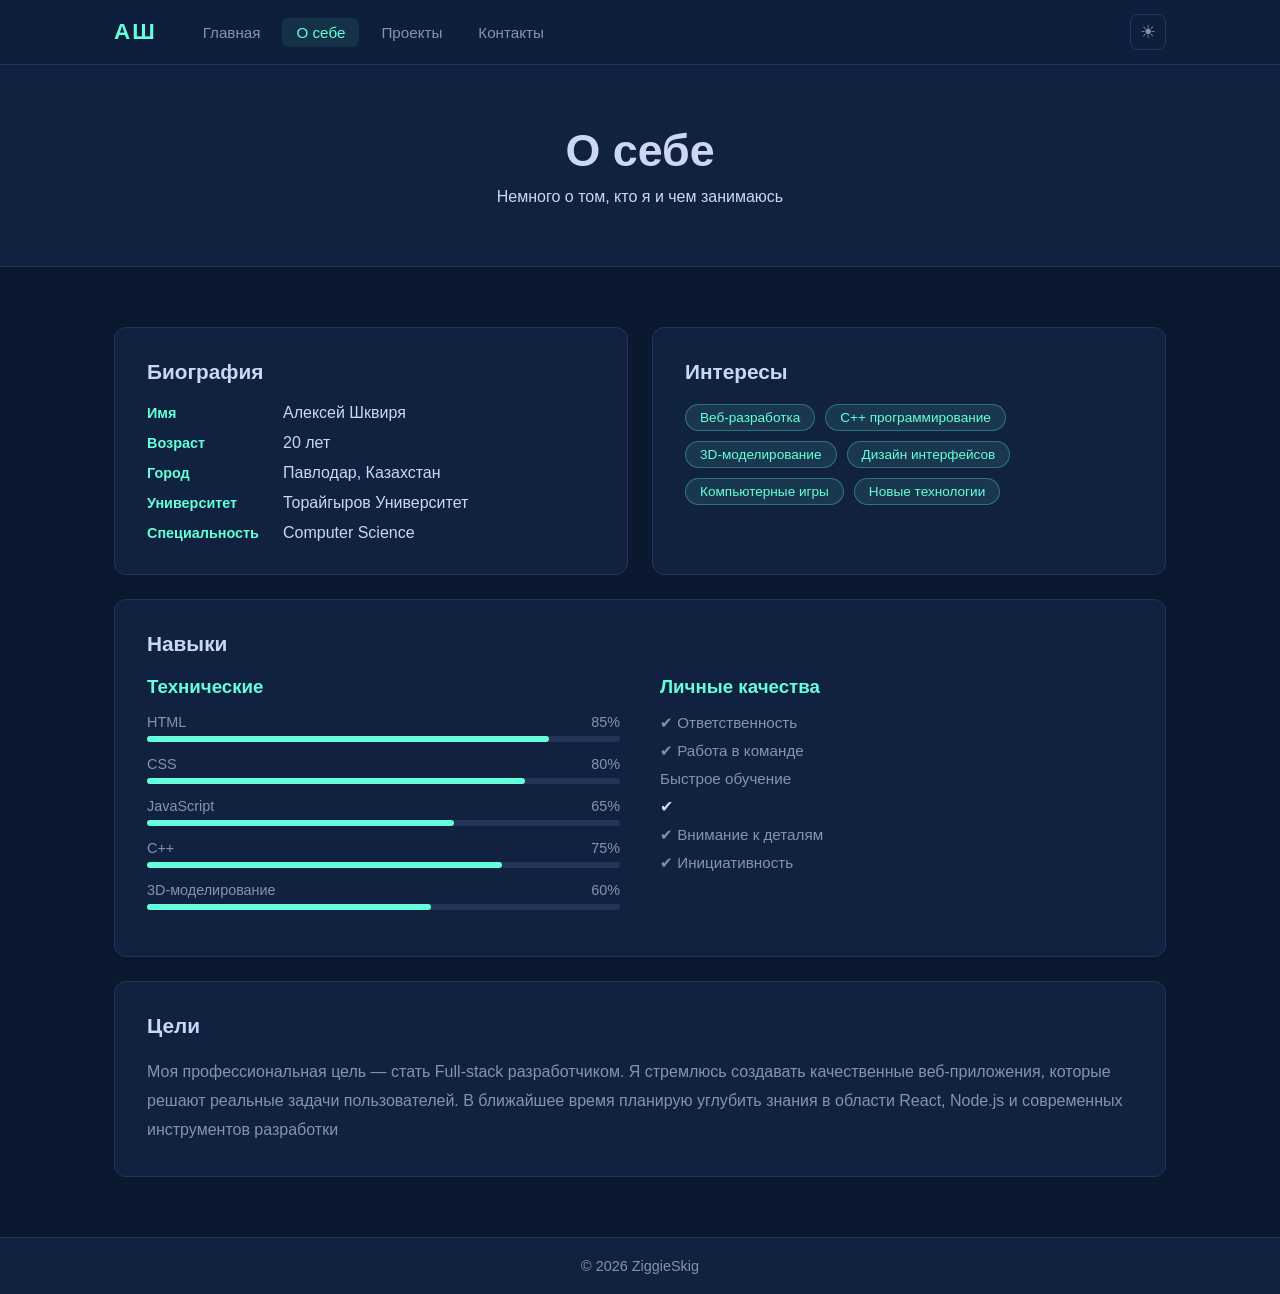
==== about.html @ ce4ff635 "Add files via upload" ====
<!DOCTYPE html>
<html lang="ru">
<head>
    <meta charset="UTF-8">
    <meta name="viewport" content="width=device-width, initial-scale=1.0">
    <title>О себе — Алексей Шквиря</title>
    <link rel="stylesheet" href="style.css">
</head>
<body>

<header class="header">
    <div class="header-inner">
        <div class="logo">АШ</div>
        <nav class="nav">
            <a href="index.html" class="nav-link">Главная</a>
            <a href="about.html" class="nav-link active">О себе</a>
            <a href="projects.html" class="nav-link">Проекты</a>
            <a href="contact.html" class="nav-link">Контакты</a>
        </nav>
        <button class="theme-btn" onclick="toggleTheme()" title="Сменить тему">☀</button>
    </div>
</header>

<main>
    <section class="page-hero">
        <h1 class="page-title">О себе</h1>
        <p class="page-sub">Немного о том, кто я и чем занимаюсь</p>
    </section>

    <section class="about-section">
        <div class="about-grid">
            <div class="about-bio card">
                <h2>Биография</h2>
                <ul class="bio-list">
                    <li><span class="bio-label">Имя</span><span>Алексей Шквиря</span></li>
                    <li><span class="bio-label">Возраст</span><span>20 лет</span></li>
                    <li><span class="bio-label">Город</span><span>Павлодар, Казахстан</span></li>
                    <li><span class="bio-label">Университет</span><span>Торайгыров Университет</span></li>
                    <li><span class="bio-label">Специальность</span><span>Computer Science</span></li>
                </ul>
            </div>

            <div class="about-interests card">
                <h2>Интересы</h2>
                <div class="tags">
                    <span class="tag">Веб-разработка</span>
                    <span class="tag">C++ программирование</span>
                    <span class="tag">3D-моделирование</span>
                    <span class="tag">Дизайн интерфейсов</span>
                    <span class="tag">Компьютерные игры</span>
                    <span class="tag">Новые технологии</span>
                </div>
            </div>
        </div>

        <div class="skills-section card">
            <h2>Навыки</h2>
            <div class="skills-grid">
                <div class="skill-group">
                    <h3>Технические</h3>
                    <div class="skill-bars">
                        <div class="skill-item">
                            <div class="skill-info"><span>HTML</span><span>85%</span></div>
                            <div class="skill-bar"><div class="skill-fill" style="width:85%"></div></div>
                        </div>
                        <div class="skill-item">
                            <div class="skill-info"><span>CSS</span><span>80%</span></div>
                            <div class="skill-bar"><div class="skill-fill" style="width:80%"></div></div>
                        </div>
                        <div class="skill-item">
                            <div class="skill-info"><span>JavaScript</span><span>65%</span></div>
                            <div class="skill-bar"><div class="skill-fill" style="width:65%"></div></div>
                        </div>
                        <div class="skill-item">
                            <div class="skill-info"><span>C++</span><span>75%</span></div>
                            <div class="skill-bar"><div class="skill-fill" style="width:75%"></div></div>
                        </div>
                        <div class="skill-item">
                            <div class="skill-info"><span>3D-моделирование</span><span>60%</span></div>
                            <div class="skill-bar"><div class="skill-fill" style="width:60%"></div></div>
                        </div>
                    </div>
                </div>
                <div class="skill-group">
                    <h3>Личные качества</h3>
                    <ul class="quality-list">
                        <li>✔ Ответственность</li>
                        <li>✔ Работа в команде</li>
                        <li> Быстрое обучение</li>
                ✔        <li>✔ Внимание к деталям</li>
                        <li>✔ Инициативность</li>
                    </ul>
                </div>
            </div>
        </div>

        <div class="goals-section card">
            <h2>Цели</h2>
            <p>Моя профессиональная цель — стать Full-stack разработчиком. Я стремлюсь создавать качественные веб-приложения, которые решают реальные задачи пользователей. В ближайшее время планирую углубить знания в области React, Node.js и современных инструментов разработки</p>
        </div>
    </section>
</main>

<footer class="footer">
    <p>© <span id="year"></span> ZiggieSkig</p>
</footer>

<script src="script.js"></script>
</body>
</html>
---- style.css ----
:root {
    --bg: #0a192f;
    --bg2: #112240;
    --bg3: #1d3461;
    --text: #ccd6f6;
    --text2: #8892b0;
    --accent: #64ffda;
    --accent2: #31806d;
    --border: #233554;
    --card-bg: #112240;
    --header-bg: #0d1f3c;
}

body.light {
    --bg: #f0f4f8;
    --bg2: #ffffff;
    --bg3: #e2e8f0;
    --text: #1a202c;
    --text2: #4a5568;
    --accent: #0d7a5f;
    --accent2: #0a6b52;
    --border: #cbd5e0;
    --card-bg: #ffffff;
    --header-bg: #ffffff;
}

*, *::before, *::after { 
    box-sizing: border-box; 
    margin: 0; 
    padding: 0; 
}

body {
    font-family: 'Gill Sans', 'Gill Sans MT', Calibri, sans-serif;
    background-color: var(--bg);
    color: var(--text);
    transition: background 0.3s, color 0.3s;
    min-height: 100vh;
    display: flex;
    flex-direction: column;
}

main { 
    flex: 1; 
}

a { 
    color: var(--accent); 
    text-decoration: none; 
    transition: color 0.2s; 
}
a:hover { 
    color: var(--accent2); 
}

.header {
    background-color: var(--header-bg);
    border-bottom: 1px solid var(--border);
    position: sticky;
    top: 0;
    z-index: 100;
    transition: background 0.3s;
}

.header-inner {
    max-width: 1100px;
    margin: 0 auto;
    padding: 0 24px;
    height: 64px;
    display: flex;
    align-items: center;
    gap: 32px;
}

.logo {
    font-size: 1.4em;
    font-weight: 700;
    color: var(--accent);
    letter-spacing: 2px;
    flex-shrink: 0;
}

.nav {
    display: flex;
    gap: 8px;
    flex: 1;
}

.nav-link {
    color: var(--text2);
    padding: 6px 14px;
    border-radius: 6px;
    font-weight: 500;
    transition: all 0.2s;
    font-size: 0.95em;
}

.nav-link:hover, .nav-link.active {
    color: var(--accent);
    background: rgba(100, 255, 218, 0.08);
}

.theme-btn {
    background: none;
    border: 1px solid var(--border);
    color: var(--text2);
    width: 36px;
    height: 36px;
    border-radius: 8px;
    cursor: pointer;
    font-size: 1.1em;
    transition: all 0.2s;
    flex-shrink: 0;
}

.theme-btn:hover {
    border-color: var(--accent);
    color: var(--accent);
}

/* ===== HERO ===== */
.hero {
    padding: 80px 24px;
    max-width: 1100px;
    margin: 0 auto;
}

.hero-content {
    display: flex;
    align-items: center;
    gap: 60px;
    flex-wrap: wrap;
}

.hero-text { flex: 1; min-width: 280px; }

.hero-label {
    color: var(--accent);
    font-size: 1em;
    letter-spacing: 2px;
    text-transform: uppercase;
    margin-bottom: 8px;
}

.hero-title {
    font-size: 3.5em;
    line-height: 1.1;
    color: var(--text);
    margin-bottom: 16px;
    font-weight: 700;
}

.hero-sub {
    color: var(--accent);
    font-size: 1.1em;
    margin-bottom: 16px;
}

.hero-desc {
    color: var(--text2);
    font-size: 1em;
    line-height: 1.7;
    margin-bottom: 32px;
    max-width: 480px;
}

.hero-btns { 
    display: flex; 
    gap: 12px; 
    flex-wrap: wrap; 
}

.hero-photo { 
    flex-shrink: 0; 
}

.photo-frame {
    width: 220px;
    height: 220px;
    border-radius: 50%;
    border: 3px solid var(--accent);
    overflow: hidden;
    display: flex;
    align-items: center;
    justify-content: center;
    background: var(--bg2);
    position: relative;
}

.photo-frame img {
    width: 100%;
    height: 100%;
    object-fit: cover;
    position: absolute;
}

.photo-placeholder {
    font-size: 3em;
    font-weight: 700;
    color: var(--accent);
}

.btn-primary {
    display: inline-block;
    background: var(--accent);
    color: #0a192f;
    padding: 10px 24px;
    border-radius: 8px;
    font-weight: 700;
    font-size: 0.95em;
    transition: all 0.2s;
    border: none;
    cursor: pointer;
}

.btn-primary:hover {
    background: var(--accent2);
    color: #fff;
    transform: translateY(-1px);
}

.btn-secondary {
    display: inline-block;
    border: 1px solid var(--accent);
    color: var(--accent);
    padding: 10px 24px;
    border-radius: 8px;
    font-weight: 600;
    font-size: 0.95em;
    transition: all 0.2s;
}

.btn-secondary:hover {
    background: rgba(100,255,218,0.08);
    transform: translateY(-1px);
}

.quick-info {
    background: var(--bg2);
    border-top: 1px solid var(--border);
    padding: 60px 24px;
}

.info-grid {
    max-width: 1100px;
    margin: 0 auto;
    display: grid;
    grid-template-columns: repeat(auto-fit, minmax(200px, 1fr));
    gap: 24px;
}

.info-card {
    background: var(--bg);
    border: 1px solid var(--border);
    border-radius: 12px;
    padding: 28px 24px;
    text-align: center;
    transition: border-color 0.2s, transform 0.2s;
}

.info-card:hover {
    border-color: var(--accent);
    transform: translateY(-3px);
}

.info-icon { 
    font-size: 2em; 
    display: block; 
    margin-bottom: 12px; 
}
.info-card h3 { 
    color: var(--accent); 
    font-size: 1em; 
    margin-bottom: 8px; 
}
.info-card p { 
    color: var(--text2); 
    font-size: 0.9em; 
    line-height: 1.5; 
}

.page-hero {
    background: var(--bg2);
    border-bottom: 1px solid var(--border);
    padding: 60px 24px;
    text-align: center;
}

.page-title {
    font-size: 2.8em;
    color: var(--text);
    margin-bottom: 12px;
}

.card {
    background: var(--card-bg);
    border: 1px solid var(--border);
    border-radius: 12px;
    padding: 32px;
    transition: border-color 0.2s;
}

.card:hover { 
    border-color: var(--accent); 
}
.card h2 { 
    color: var(--text); 
    margin-bottom: 20px; 
    font-size: 1.3em; 
}

.about-section {
    max-width: 1100px;
    margin: 0 auto;
    padding: 60px 24px;
    display: flex;
    flex-direction: column;
    gap: 24px;
}

.about-grid {
    display: grid;
    grid-template-columns: 1fr 1fr;
    gap: 24px;
}

.bio-list { 
    list-style: none; 
    display: flex; 
    flex-direction: column; 
    gap: 12px; 
}
.bio-list li { 
    display: flex; 
    gap: 16px; 
    align-items: baseline; 
}
.bio-label { 
    color: var(--accent); 
    font-weight: 600; 
    min-width: 120px; 
    font-size: 0.9em; 
}

.tags { 
    display: flex; 
    flex-wrap: wrap; 
    gap: 10px; 
}
.tag {
    background: rgba(100,255,218,0.1);
    color: var(--accent);
    border: 1px solid rgba(100,255,218,0.3);
    padding: 5px 14px;
    border-radius: 20px;
    font-size: 0.85em;
    font-weight: 500;
}

.skills-grid { 
    display: grid; 
    grid-template-columns: 1fr 1fr; 
    gap: 40px; 
}
.skill-group h3 { 
    color: var(--accent); 
    margin-bottom: 16px; 
}

.skill-item { 
    margin-bottom: 14px; 
}
.skill-info { 
    display: flex; 
    justify-content: space-between; 
    margin-bottom: 6px; 
    font-size: 0.9em; 
    color: var(--text2); 
}
.skill-bar { 
    background: var(--border); 
    border-radius: 4px; 
    height: 6px; 
}
.skill-fill { 
    background: var(--accent); 
    height: 6px; 
    border-radius: 4px; 
    transition: width 0.8s ease; 
}

.quality-list { 
    list-style: none; 
    display: flex; 
    flex-direction: column; 
    gap: 10px; 
}
.quality-list li { 
    color: var(--text2); 
    font-size: 0.95em; 
}
.quality-list li::before { 
    color: var(--accent); 
    margin-right: 8px; 
}

.goals-section p { 
    color: var(--text2); 
    line-height: 1.8; 
}

.section-title {
    font-size: 1.6em;
    color: var(--text);
    margin-bottom: 28px;
    padding-bottom: 12px;
    border-bottom: 1px solid var(--border);
}

.projects-section {
    max-width: 1100px;
    margin: 0 auto;
    padding: 60px 24px;
}

.projects-grid {
    display: grid;
    grid-template-columns: repeat(auto-fit, minmax(320px, 1fr));
    gap: 24px;
    margin-bottom: 24px;
}

.project-card {
    background: var(--card-bg);
    border: 1px solid var(--border);
    border-radius: 12px;
    overflow: hidden;
    transition: border-color 0.2s, transform 0.2s;
}

.project-card:hover {
    border-color: var(--accent);
    transform: translateY(-4px);
}

.project-img {
    background: var(--bg3);
    height: 160px;
    display: flex;
    align-items: center;
    justify-content: center;
}

.project-placeholder { 
    font-size: 4em;
 }

.project-info { 
    padding: 24px; 
}
.project-info h3 { 
    color: var(--text); 
    margin-bottom: 10px; 
    font-size: 1.2em; 
}
.project-info p { 
    color: var(--text2); 
    font-size: 0.9em; 
    line-height: 1.6; 
    margin-bottom: 16px; 
}

.project-tags { 
    display: flex; 
    flex-wrap: wrap; 
    gap: 8px; 
    margin-bottom: 16px; 
}

.project-links { 
    display: flex; 
    gap: 10px; 
    flex-wrap: wrap; 
}

.future-grid {
    display: grid;
    grid-template-columns: repeat(auto-fit, minmax(250px, 1fr));
    gap: 20px;
}

.future-card {
    background: var(--card-bg);
    border: 1px dashed var(--border);
    border-radius: 12px;
    padding: 28px;
    transition: border-color 0.2s;
}

.future-card:hover { 
    border-color: var(--accent); 
}
.future-icon { 
    font-size: 2em; 
    display: block; 
    margin-bottom: 
    12px; 
}
.future-icon i {
    font-size: 2em;
    color: var(--accent);
}
.future-card h3 { 
    color: var(--accent); 
    margin-bottom: 10px; 
}
.future-card p { 
    color: var(--text2); 
    font-size: 0.9em; 
    line-height: 1.6; 
}

.contact-section {
    max-width: 1100px;
    margin: 0 auto;
    padding: 60px 24px;
}

.contact-grid {
    display: grid;
    grid-template-columns: 1fr 1fr;
    gap: 24px;
    align-items: start;
}

.contact-info-wrap { 
    display: flex; 
    flex-direction: column; 
    gap: 24px; 
}

.form-group { 
    margin-bottom: 18px; 
}
.form-group label { 
    display: block; 
    color: var(--text2); 
    margin-bottom: 6px; 
    font-size: 0.9em; 
}

.form-group input,
.form-group textarea {
    width: 100%;
    background: var(--bg);
    border: 1px solid var(--border);
    border-radius: 8px;
    padding: 10px 14px;
    color: var(--text);
    font-family: inherit;
    font-size: 0.95em;
    transition: border-color 0.2s;
    resize: vertical;
}

.form-group input:focus,
.form-group textarea:focus {
    outline: none;
    border-color: var(--accent);
}

.contact-list { 
    list-style: none; 
    display: flex; 
    flex-direction: column; 
    gap: 20px; 
}
.contact-list li { 
    display: flex; 
    align-items: flex-start; 
    gap: 16px; 
}
.contact-icon { 
    font-size: 1.4em; 
    width: 32px; 
    text-align: center; 
    flex-shrink: 0; 
    margin-top: 2px; 
}
.contact-label { 
    color: var(--text2); 
    font-size: 0.8em; 
    margin-bottom: 2px; 
}
.contact-list a { 
    color: var(--accent); 
    font-size: 0.95em; 
}
.contact-list a:hover { 
    color: var(--accent2); 
}

.social-grid { 
    display: grid; 
    grid-template-columns: 1fr 1fr; 
    gap: 10px; 
}
.social-btn {
    background: var(--bg);
    border: 1px solid var(--border);
    color: var(--text2);
    padding: 10px;
    border-radius: 8px;
    text-align: center;
    font-size: 0.9em;
    transition: all 0.2s;
}
.social-btn:hover {
    border-color: var(--accent);
    color: var(--accent);
    background: rgba(100,255,218,0.05);
}

.footer {
    background: var(--bg2);
    border-top: 1px solid var(--border);
    text-align: center;
    padding: 20px;
    color: var(--text2);
    font-size: 0.9em;
}
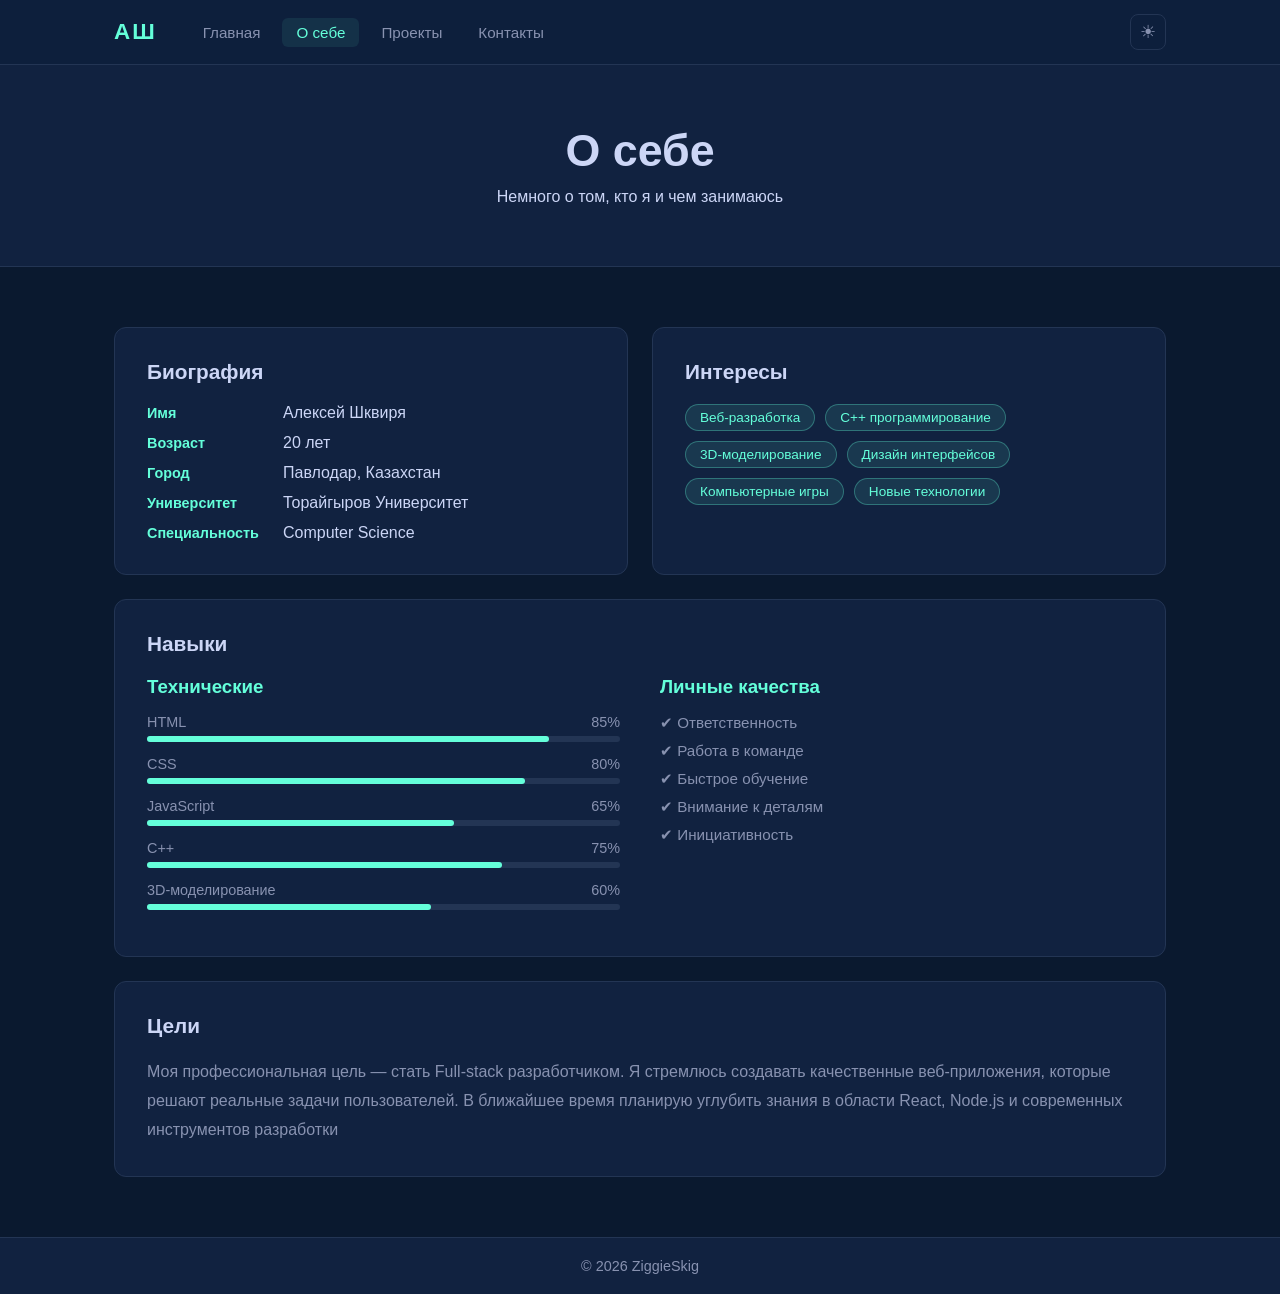
==== commit dadc5ea0: "Update about.html" ====
--- a/about.html
+++ b/about.html
@@ -86,8 +86,8 @@
                     <ul class="quality-list">
                         <li>✔ Ответственность</li>
                         <li>✔ Работа в команде</li>
-                        <li> Быстрое обучение</li>
-                ✔        <li>✔ Внимание к деталям</li>
+                        <li>✔ Быстрое обучение</li>
+                        <li>✔ Внимание к деталям</li>
                         <li>✔ Инициативность</li>
                     </ul>
                 </div>
